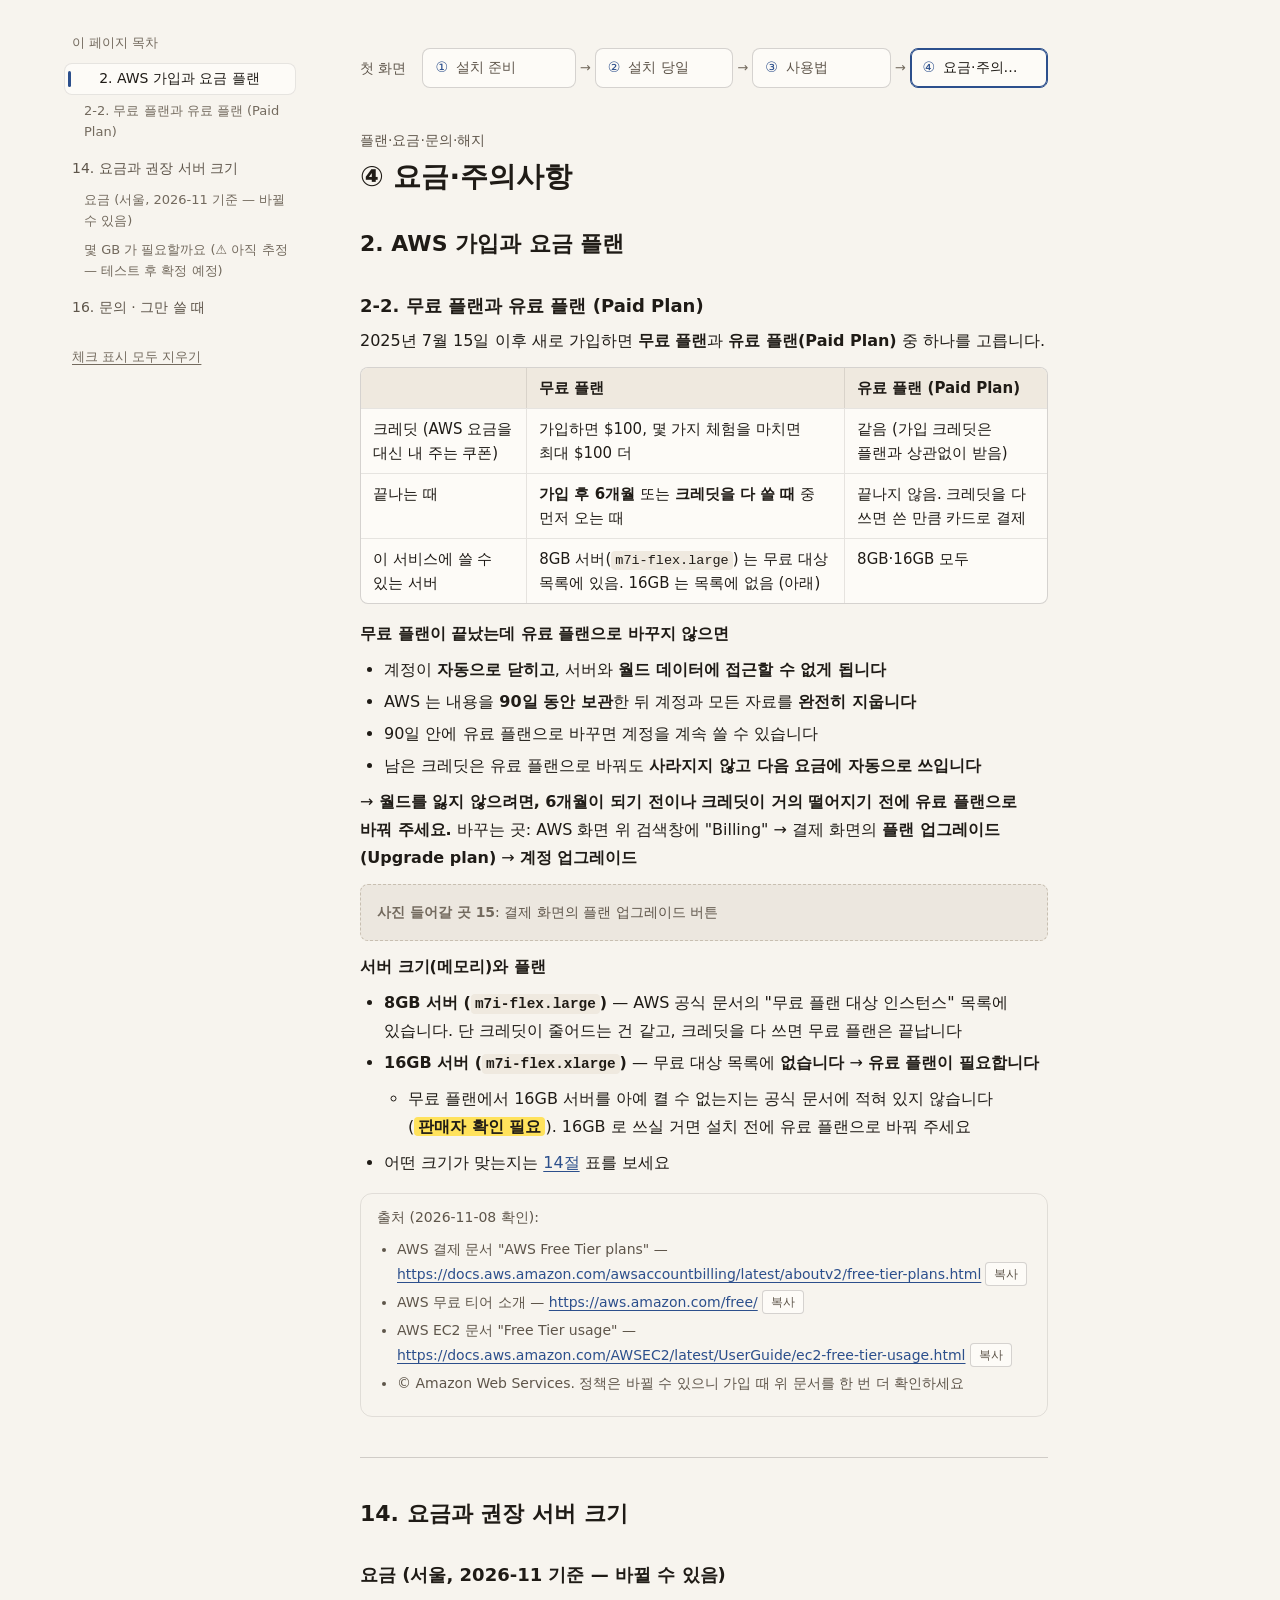
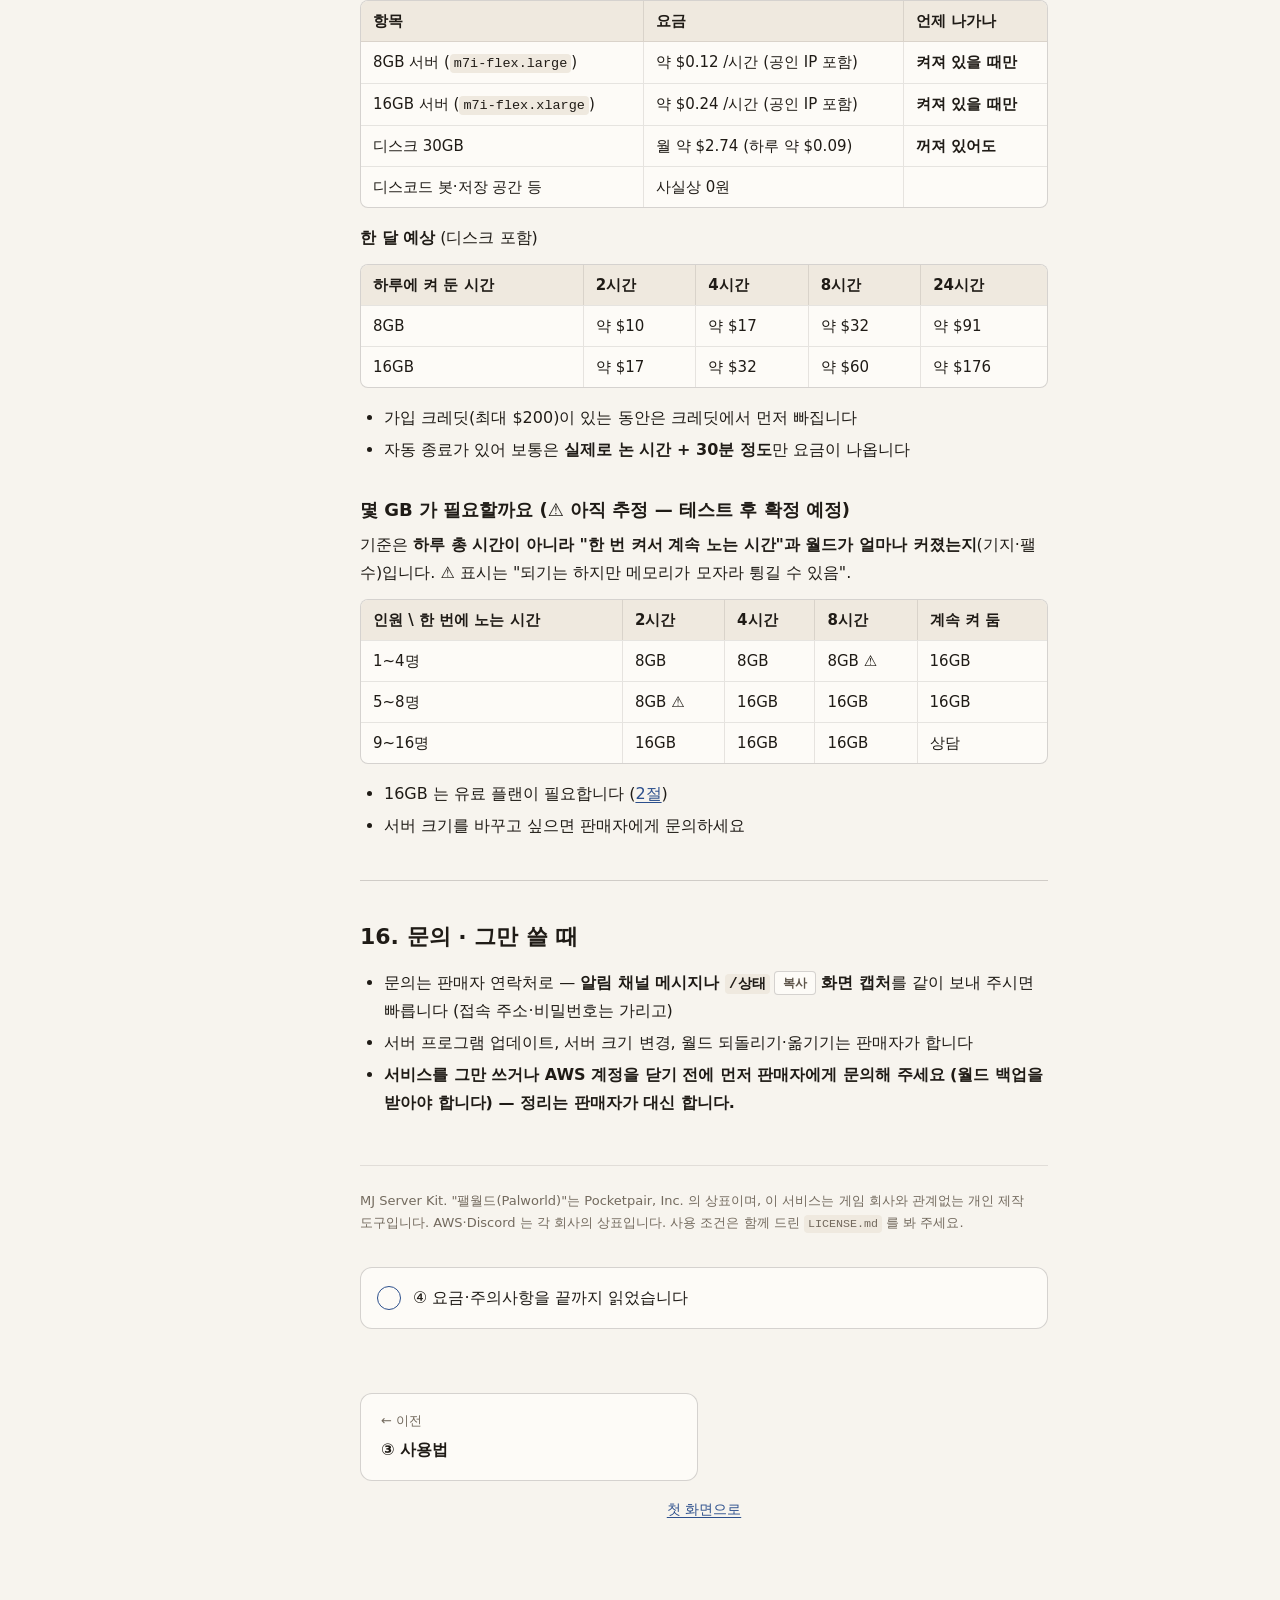
==== info.html @ c94febfd "가이드 갱신 (원본 gameserver-kit 3a461b51a20f) 원본 커밋: 3a461b51a20f84a5e300d95a1a1814ea7d6ef9e3" ====
<!doctype html>
<html lang="ko">
<head>
<meta charset="utf-8">
<meta name="viewport" content="width=device-width, initial-scale=1">
<meta name="color-scheme" content="light">
<meta name="robots" content="noindex">
<title>④ 요금·주의사항 — 디스코드로 켜고 끄는 내 게임 서버 — 사용 안내서 (초안)</title>
<link rel="stylesheet" href="assets/guide.css">
</head>
<body>
<div class="layout">
<details class="toc" id="toc" open data-ui><summary>이 페이지 목차</summary><nav aria-label="이 페이지 목차"><ol class="toc-list"><li data-toc="s2"><a href="#s2"><span class="toc-name">2. AWS 가입과 요금 플랜</span><span class="toc-progress" data-progress="s2"></span></a><ol class="toc-sub"><li><a href="#s2-2">2-2. 무료 플랜과 유료 플랜 (Paid Plan)</a></li></ol></li><li data-toc="s14"><a href="#s14"><span class="toc-name">14. 요금과 권장 서버 크기</span><span class="toc-progress" data-progress="s14"></span></a><ol class="toc-sub"><li><a href="#s14-a">요금 (서울, 2026-11 기준 — 바뀔 수 있음)</a></li><li><a href="#s14-b">몇 GB 가 필요할까요 (⚠️ 아직 추정 — 테스트 후 확정 예정)</a></li></ol></li><li data-toc="s16"><a href="#s16"><span class="toc-name">16. 문의 · 그만 쓸 때</span><span class="toc-progress" data-progress="s16"></span></a></li></ol><button class="reset" type="button" data-reset>체크 표시 모두 지우기</button></nav></details>
<main>
<nav class="stepper" aria-label="진행 단계" data-ui><a class="home" href="index.html">첫 화면</a><ol><li><a href="setup.html" data-steps="s2-1-1,s2-1-2,s2-1-3,s2-1-4,s3-1,s3-2,s3-3,s4-1-1,s4-1-2,s4-2-1,s4-2-2,s4-2-3,s5-1,s5-2,s5-3,s5-4,s6-1,s6-2,s6-3,s6-4,s7-1,s7-2,s7-3,s7-4"><span class="st-no">①</span><span class="st-name">설치 준비</span><span class="page-progress"></span></a></li><li><a href="install.html" data-steps="s8-1,s8-2,s8-3,s8-4,s8-5,s8-6,s9-1-1,s9-1-2,s9-2-1,s9-2-2,s9-2-3"><span class="st-no">②</span><span class="st-name">설치 당일</span><span class="page-progress"></span></a></li><li><a href="usage.html" data-steps="s10-1,s10-2,s10-3,s10-a-1,s10-a-2,s10-a-3"><span class="st-no">③</span><span class="st-name">사용법</span><span class="page-progress"></span></a></li><li><a href="info.html" aria-current="page" data-steps="info-read"><span class="st-no">④</span><span class="st-name">요금·주의사항</span><span class="page-progress"></span></a></li></ol></nav>
<header class="page-head" data-ui><p class="kicker">플랜·요금·문의·해지</p><h1>④ 요금·주의사항</h1></header>
<section id="s2" class="chapter" data-src="s2"><h2>2. AWS 가입과 요금 플랜</h2><div class="sub" id="s2-2" data-src="s2-2"><h3>2-2. 무료 플랜과 유료 플랜 (Paid Plan)</h3><p>2025년 7월 15일 이후 새로 가입하면 <strong>무료 플랜</strong>과 <strong>유료 플랜(Paid Plan)</strong> 중 하나를 고릅니다.</p><div class="table-wrap"><table><thead><tr><th scope="col"></th><th scope="col">무료 플랜</th><th scope="col">유료 플랜 (Paid Plan)</th></tr></thead><tbody><tr><td>크레딧 (AWS 요금을 대신 내 주는 쿠폰)</td><td>가입하면 $100, 몇 가지 체험을 마치면 최대 $100 더</td><td>같음 (가입 크레딧은 플랜과 상관없이 받음)</td></tr><tr><td>끝나는 때</td><td><strong>가입 후 6개월</strong> 또는 <strong>크레딧을 다 쓸 때</strong> 중 먼저 오는 때</td><td>끝나지 않음. 크레딧을 다 쓰면 쓴 만큼 카드로 결제</td></tr><tr><td>이 서비스에 쓸 수 있는 서버</td><td>8GB 서버(<code>m7i-flex.large</code>) 는 무료 대상 목록에 있음. 16GB 는 목록에 없음 (아래)</td><td>8GB·16GB 모두</td></tr></tbody></table></div><p><strong>무료 플랜이 끝났는데 유료 플랜으로 바꾸지 않으면</strong></p><ul><li>계정이 <strong>자동으로 닫히고</strong>, 서버와 <strong>월드 데이터에 접근할 수 없게 됩니다</strong></li><li>AWS 는 내용을 <strong>90일 동안 보관</strong>한 뒤 계정과 모든 자료를 <strong>완전히 지웁니다</strong></li><li>90일 안에 유료 플랜으로 바꾸면 계정을 계속 쓸 수 있습니다</li><li>남은 크레딧은 유료 플랜으로 바꿔도 <strong>사라지지 않고 다음 요금에 자동으로 쓰입니다</strong></li></ul><p>→ <strong>월드를 잃지 않으려면, 6개월이 되기 전이나 크레딧이 거의 떨어지기 전에 유료 플랜으로 바꿔 주세요.</strong> 바꾸는 곳: AWS 화면 위 검색창에 "Billing" → 결제 화면의 <strong>플랜 업그레이드(Upgrade plan)</strong> → <strong>계정 업그레이드</strong></p><figure class="photo"><span class="photo-label">사진 <span data-ui>들어갈 곳 </span>15</span>: 결제 화면의 플랜 업그레이드 버튼</figure><p><strong>서버 크기(메모리)와 플랜</strong></p><ul><li><strong>8GB 서버 (<code>m7i-flex.large</code>)</strong> — AWS 공식 문서의 "무료 플랜 대상 인스턴스" 목록에 있습니다. 단 크레딧이 줄어드는 건 같고, 크레딧을 다 쓰면 무료 플랜은 끝납니다</li><li><strong>16GB 서버 (<code>m7i-flex.xlarge</code>)</strong> — 무료 대상 목록에 <strong>없습니다</strong> → <strong>유료 플랜이 필요합니다</strong><ul><li>무료 플랜에서 16GB 서버를 아예 켤 수 없는지는 공식 문서에 적혀 있지 않습니다 (<strong><mark class="check">판매자 확인 필요</mark></strong>). 16GB 로 쓰실 거면 설치 전에 유료 플랜으로 바꿔 주세요</li></ul></li><li>어떤 크기가 맞는지는 <a class="xref" href="#s14">14절</a> 표를 보세요</li></ul><aside class="box box-source"><p>출처 (2026-11-08 확인):</p><ul><li>AWS 결제 문서 "AWS Free Tier plans" — <a href="https://docs.aws.amazon.com/awsaccountbilling/latest/aboutv2/free-tier-plans.html" rel="noopener noreferrer" target="_blank">https://docs.aws.amazon.com/awsaccountbilling/latest/aboutv2/free-tier-plans.html</a><button class="copy" type="button" data-copy="https://docs.aws.amazon.com/awsaccountbilling/latest/aboutv2/free-tier-plans.html" data-ui>복사</button></li><li>AWS 무료 티어 소개 — <a href="https://aws.amazon.com/free/" rel="noopener noreferrer" target="_blank">https://aws.amazon.com/free/</a><button class="copy" type="button" data-copy="https://aws.amazon.com/free/" data-ui>복사</button></li><li>AWS EC2 문서 "Free Tier usage" — <a href="https://docs.aws.amazon.com/AWSEC2/latest/UserGuide/ec2-free-tier-usage.html" rel="noopener noreferrer" target="_blank">https://docs.aws.amazon.com/AWSEC2/latest/UserGuide/ec2-free-tier-usage.html</a><button class="copy" type="button" data-copy="https://docs.aws.amazon.com/AWSEC2/latest/UserGuide/ec2-free-tier-usage.html" data-ui>복사</button></li><li>© Amazon Web Services. 정책은 바뀔 수 있으니 가입 때 위 문서를 한 번 더 확인하세요</li></ul></aside></div></section>
<section id="s14" class="chapter" data-src="s14"><h2>14. 요금과 권장 서버 크기</h2><div class="sub" id="s14-a" data-src="s14-a"><h3>요금 (서울, 2026-11 기준 — 바뀔 수 있음)</h3><div class="table-wrap"><table><thead><tr><th scope="col">항목</th><th scope="col">요금</th><th scope="col">언제 나가나</th></tr></thead><tbody><tr><td>8GB 서버 (<code>m7i-flex.large</code>)</td><td>약 $0.12 /시간 (공인 IP 포함)</td><td><strong>켜져 있을 때만</strong></td></tr><tr><td>16GB 서버 (<code>m7i-flex.xlarge</code>)</td><td>약 $0.24 /시간 (공인 IP 포함)</td><td><strong>켜져 있을 때만</strong></td></tr><tr><td>디스크 30GB</td><td>월 약 $2.74 (하루 약 $0.09)</td><td><strong>꺼져 있어도</strong></td></tr><tr><td>디스코드 봇·저장 공간 등</td><td>사실상 0원</td><td></td></tr></tbody></table></div><p><strong>한 달 예상</strong> (디스크 포함)</p><div class="table-wrap"><table><thead><tr><th scope="col">하루에 켜 둔 시간</th><th scope="col">2시간</th><th scope="col">4시간</th><th scope="col">8시간</th><th scope="col">24시간</th></tr></thead><tbody><tr><td>8GB</td><td>약 $10</td><td>약 $17</td><td>약 $32</td><td>약 $91</td></tr><tr><td>16GB</td><td>약 $17</td><td>약 $32</td><td>약 $60</td><td>약 $176</td></tr></tbody></table></div><ul><li>가입 크레딧(최대 $200)이 있는 동안은 크레딧에서 먼저 빠집니다</li><li>자동 종료가 있어 보통은 <strong>실제로 논 시간 + 30분 정도</strong>만 요금이 나옵니다</li></ul></div><div class="sub" id="s14-b" data-src="s14-b"><h3>몇 GB 가 필요할까요 (⚠️ 아직 추정 — 테스트 후 확정 예정)</h3><p>기준은 <strong>하루 총 시간이 아니라 "한 번 켜서 계속 노는 시간"과 월드가 얼마나 커졌는지</strong>(기지·팰 수)입니다. ⚠️ 표시는 "되기는 하지만 메모리가 모자라 튕길 수 있음".</p><div class="table-wrap"><table><thead><tr><th scope="col">인원 \ 한 번에 노는 시간</th><th scope="col">2시간</th><th scope="col">4시간</th><th scope="col">8시간</th><th scope="col">계속 켜 둠</th></tr></thead><tbody><tr><td>1~4명</td><td>8GB</td><td>8GB</td><td>8GB ⚠️</td><td>16GB</td></tr><tr><td>5~8명</td><td>8GB ⚠️</td><td>16GB</td><td>16GB</td><td>16GB</td></tr><tr><td>9~16명</td><td>16GB</td><td>16GB</td><td>16GB</td><td>상담</td></tr></tbody></table></div><ul><li>16GB 는 유료 플랜이 필요합니다 (<a class="xref" href="#s2-2">2절</a>)</li><li>서버 크기를 바꾸고 싶으면 판매자에게 문의하세요</li></ul></div></section>
<section id="s16" class="chapter" data-src="s16"><h2>16. 문의 · 그만 쓸 때</h2><ul><li>문의는 판매자 연락처로 — <strong>알림 채널 메시지나 <code>/상태</code><button class="copy" type="button" data-copy="/상태" data-ui>복사</button> 화면 캡처</strong>를 같이 보내 주시면 빠릅니다 (접속 주소·비밀번호는 가리고)</li><li>서버 프로그램 업데이트, 서버 크기 변경, 월드 되돌리기·옮기기는 판매자가 합니다</li><li><strong>서비스를 그만 쓰거나 AWS 계정을 닫기 전에 먼저 판매자에게 문의해 주세요 (월드 백업을 받아야 합니다) — 정리는 판매자가 대신 합니다.</strong></li></ul></section>
<footer class="legal" data-src="legal"><p>MJ Server Kit. "팰월드(Palworld)"는 Pocketpair, Inc. 의 상표이며, 이 서비스는 게임 회사와 관계없는 개인 제작 도구입니다. AWS·Discord 는 각 회사의 상표입니다. 사용 조건은 함께 드린 <code>LICENSE.md</code> 를 봐 주세요.</p></footer>
<div class="read-check" data-ui><input type="checkbox" class="step-check" id="c-info-read" data-step="info-read" aria-labelledby="t-info-read"><span id="t-info-read">④ 요금·주의사항을 끝까지 읽었습니다</span></div>
<nav class="pager" aria-label="이전·다음 페이지" data-ui><a class="prev" href="usage.html"><span class="pg-dir">← 이전</span><span class="pg-name">③ 사용법</span></a></nav><p class="home-link" data-ui><a href="index.html">첫 화면으로</a></p>
</main>
</div>
<script src="assets/guide.js"></script>
</body>
</html>
---- assets/guide.css ----
/* 디자인 다듬기: unslop (Damir Sokolovsky, https://github.com/heydamir/unslop, CC BY 4.0) 절차로 정리 */
:root {
  /* 종이 설명서 — 따뜻한 밝은 단계 하나 */
  --bg: #f7f4ee;
  --surface: #fdfbf7;
  --raised: #efe9df;
  --line: rgba(31, 27, 22, 0.10);
  --line-strong: rgba(31, 27, 22, 0.18);
  --text: #1f1b16;
  --text-2: #5e554a;
  --muted: #736a5e;
  /* 강조색 하나: 잉크 파랑 (흰 글자 대비 7:1 이상) */
  --accent: #2c4f8c;
  --accent-soft: #e6ebf3;
  /* 뜻이 있는 색만 */
  --warn-bg: #fbf0dc;
  --warn-line: #e3c48a;
  --secret-bg: #eaeef5;
  --secret-line: #b9c3d6;
  --highlight: #ffe25c;
  --photo-bg: #ece7df;
  --photo-line: #c8bfb1;
  --r-sm: 4px;
  --r-md: 8px;
  --r-lg: 12px;
  --ease: cubic-bezier(0.22, 1, 0.36, 1);
  --icon-check: url("data:image/svg+xml,%3Csvg xmlns='http://www.w3.org/2000/svg' viewBox='0 0 16 16' fill='none' stroke='black' stroke-width='2' stroke-linecap='round' stroke-linejoin='round'%3E%3Cpath d='M3.5 8.5l3 3 6-7'/%3E%3C/svg%3E");
  --icon-chevron: url("data:image/svg+xml,%3Csvg xmlns='http://www.w3.org/2000/svg' viewBox='0 0 16 16' fill='none' stroke='black' stroke-width='1.5' stroke-linecap='round' stroke-linejoin='round'%3E%3Cpath d='M4 6l4 4 4-4'/%3E%3C/svg%3E");
  --icon-lock: url("data:image/svg+xml,%3Csvg xmlns='http://www.w3.org/2000/svg' viewBox='0 0 16 16' fill='none' stroke='black' stroke-width='1.5' stroke-linecap='round' stroke-linejoin='round'%3E%3Crect x='3' y='7' width='10' height='7' rx='1.5'/%3E%3Cpath d='M5.5 7V5a2.5 2.5 0 0 1 5 0v2'/%3E%3C/svg%3E");
}
* { box-sizing: border-box; }
html { scroll-padding-top: 24px; }
@media (prefers-reduced-motion: no-preference) { html { scroll-behavior: smooth; } }
body {
  margin: 0;
  background: var(--bg);
  color: var(--text);
  font-family: "Pretendard", "Apple SD Gothic Neo", "Malgun Gothic", "Noto Sans KR", system-ui, -apple-system, "Segoe UI", sans-serif;
  font-size: 16px;
  line-height: 1.75;
  word-break: keep-all;
  overflow-wrap: anywhere;
  font-variant-numeric: tabular-nums;
}
:focus-visible { outline: 2px solid var(--accent); outline-offset: 2px; border-radius: var(--r-sm); }

/* 배치: 왼쪽 목차 + 읽기 폭을 맞춘 본문 */
.layout { display: flex; max-width: 1200px; margin: 0 auto; }
.toc {
  position: sticky; top: 0; align-self: flex-start;
  width: 272px; flex: none; height: 100vh; overflow-y: auto;
  padding: 32px 16px 24px 24px;
}
.toc summary {
  font-size: 13px; color: var(--muted); cursor: default; list-style: none; pointer-events: none;
  padding: 0 8px 8px;
}
.toc summary::-webkit-details-marker { display: none; }
.toc-list, .toc-sub { list-style: none; margin: 0; padding: 0; }
.toc-list > li { margin: 0 0 2px; }
.toc-list > li > a {
  display: flex; align-items: center; justify-content: space-between; gap: 8px;
  min-height: 32px; padding: 4px 8px; border-radius: var(--r-md);
  color: var(--text-2); text-decoration: none; font-size: 14px; line-height: 1.5;
  transition: background-color 150ms var(--ease), color 150ms var(--ease);
}
.toc-list > li > a:hover { background: var(--raised); color: var(--text); }
.toc-list > li.active > a { background: var(--surface); color: var(--text); box-shadow: inset 0 0 0 1px var(--line); font-weight: 500; }
.toc-list > li.active > a::before {
  content: ""; width: 3px; align-self: stretch; margin: 4px 0 4px -4px; border-radius: 2px; background: var(--accent); flex: none;
}
.toc-sub { margin: 0 0 8px; }
.toc-sub a {
  display: block; padding: 2px 8px 2px 20px; font-size: 13px; line-height: 1.6;
  color: var(--muted); text-decoration: none; border-radius: var(--r-sm);
}
.toc-sub a:hover { color: var(--text); }
.toc-progress {
  font-family: ui-monospace, "Cascadia Mono", Consolas, "D2Coding", monospace;
  font-size: 12px; color: var(--muted); white-space: nowrap; display: inline-flex; align-items: center; gap: 4px;
}
.toc-progress.done { color: var(--accent); }
.toc-progress.done::before {
  content: ""; width: 12px; height: 12px; background: currentColor;
  -webkit-mask: var(--icon-check) center/contain no-repeat; mask: var(--icon-check) center/contain no-repeat;
}
.reset {
  margin: 16px 8px 0; font: inherit; font-size: 13px; color: var(--muted);
  background: none; border: 0; padding: 4px 0; cursor: pointer; text-decoration: underline; text-underline-offset: 3px;
}
.reset:hover { color: var(--text); }

main { flex: 1; min-width: 0; max-width: 784px; padding: 48px 48px 96px; }

/* 글자: 크기와 색으로 위계, 굵기는 600 까지 */
h1 { font-size: 28px; line-height: 1.4; font-weight: 600; margin: 0 0 24px; }
h2 { font-size: 22px; line-height: 1.45; font-weight: 600; margin: 0 0 16px; }
h3 { font-size: 18px; line-height: 1.5; font-weight: 600; margin: 32px 0 8px; }
strong { font-weight: 600; }
p { margin: 8px 0; }
ul, ol { padding-left: 24px; margin: 8px 0; }
li { margin: 4px 0; }
a { color: var(--accent); text-underline-offset: 3px; }
code {
  font-family: ui-monospace, "Cascadia Mono", Consolas, "D2Coding", monospace;
  font-size: 0.9em; background: var(--raised); padding: 2px 4px; border-radius: var(--r-sm);
}

/* 절: 카드 대신 여백과 가는 선으로 구분 */
.intro { margin-bottom: 48px; }
.chapter { padding-top: 40px; margin-top: 40px; border-top: 1px solid var(--line-strong); }
.intro + .chapter { margin-top: 0; }

/* 판매자 확인 필요 — 형광펜 */
mark.check { background: var(--highlight); color: var(--text); padding: 0 4px; border-radius: var(--r-sm); font-weight: 600; }
.seller-note {
  display: inline-block; margin-top: 4px; font-size: 13px; line-height: 1.6; color: #5c4a00;
  background: #fff6c4; border: 1px dashed #d4b23a; border-radius: var(--r-sm); padding: 0 8px;
}

/* 복사 버튼 */
.copy {
  margin-left: 4px; font: inherit; font-size: 12px; line-height: 20px; height: 24px;
  padding: 1px 8px; border: 1px solid var(--line-strong); border-radius: var(--r-sm);
  background: var(--surface); color: var(--text-2); cursor: pointer; vertical-align: 1px;
  transition: background-color 150ms var(--ease), color 150ms var(--ease), border-color 150ms var(--ease);
}
.copy:hover { border-color: var(--accent); color: var(--accent); }
.copy:active { transform: scale(0.97); }
.copy.copied { background: var(--accent); border-color: var(--accent); color: #fff; }

/* 안내 상자: 뜻마다 바탕 하나 + 가는 테두리 */
.box { border-radius: var(--r-lg); padding: 12px 16px; margin: 16px 0; border: 1px solid var(--line); }
.box p:first-child { margin-top: 0; } .box p:last-child { margin-bottom: 0; }
.box-warn { background: var(--warn-bg); border-color: var(--warn-line); }
.box-note { background: var(--raised); }
.box-source { background: transparent; font-size: 14px; line-height: 1.7; color: var(--text-2); }
.box-source ul { padding-left: 20px; }
li.warn {
  list-style: none; margin: 8px 0 8px -24px; padding: 8px 12px;
  background: var(--warn-bg); border: 1px solid var(--warn-line); border-radius: var(--r-md);
}
li.secret {
  list-style: none; position: relative; margin: 8px 0 8px -24px; padding: 8px 12px 8px 40px;
  background: var(--secret-bg); border: 1px solid var(--secret-line); border-radius: var(--r-md);
}
li.secret::before, td.secret-cell::before {
  content: ""; position: absolute; left: 14px; top: 14px; width: 16px; height: 16px; background: var(--accent);
  -webkit-mask: var(--icon-lock) center/contain no-repeat; mask: var(--icon-lock) center/contain no-repeat;
}
td.secret-cell { background: var(--secret-bg); position: relative; padding-left: 36px; }
td.secret-cell::before { left: 12px; top: 12px; }

/* 사진 자리 */
.photo {
  margin: 12px 0; padding: 16px; background: var(--photo-bg); color: var(--text-2);
  border: 1px dashed var(--photo-line); border-radius: var(--r-md); font-size: 14px; line-height: 1.6;
}
.photo-label { font-weight: 600; color: var(--muted); }
.photo.has-img { padding: 8px; background: var(--surface); border-style: solid; }
.photo-link { display: block; }
.photo img { display: block; max-width: 100%; height: auto; border-radius: var(--r-md); }
.photo figcaption { margin: 8px 4px 0; }

/* 표 */
.table-wrap { overflow-x: auto; margin: 12px 0 16px; border: 1px solid var(--line-strong); border-radius: var(--r-md); background: var(--surface); }
table { border-collapse: collapse; width: 100%; font-size: 15px; line-height: 1.6; }
th, td { border-bottom: 1px solid var(--line); padding: 8px 12px; text-align: left; vertical-align: top; }
th + th, td + td { border-left: 1px solid var(--line); }
tbody tr:last-child td { border-bottom: 0; }
th { background: var(--raised); font-weight: 600; color: var(--text); }

/* 단계 체크: 번호 동그라미가 끝내면 체크로 바뀜 (이 안내서의 표시) */
ol.steps, ul.steps { list-style: none; padding-left: 0; counter-reset: step; }
ol.steps > li.step { counter-increment: step; }
li.step {
  position: relative; display: flex; flex-wrap: wrap; gap: 0 12px; align-items: flex-start;
  margin: 4px 0; padding: 8px 12px 8px 8px; border-radius: var(--r-md);
  transition: background-color 150ms var(--ease);
}
li.step + li.step { margin-top: 4px; }
li.step:hover { background: var(--surface); }
li.step > .step-check {
  appearance: none; -webkit-appearance: none; margin: 2px 0 0; flex: none;
  width: 24px; height: 24px; border-radius: 50%; cursor: pointer;
  border: 1.5px solid var(--accent); background: var(--surface);
  transition: background-color 150ms var(--ease), border-color 150ms var(--ease);
}
li.step > .step-check:hover { background: var(--accent-soft); }
li.step > .step-check:checked { background: var(--accent); }
li.step > .step-check:checked::after {
  content: ""; display: block; width: 100%; height: 100%; background: #fff;
  -webkit-mask: var(--icon-check) center/14px no-repeat; mask: var(--icon-check) center/14px no-repeat;
}
ol.steps > li.step::before {
  content: counter(step); position: absolute; left: 8px; top: 10px; width: 24px; height: 24px;
  display: flex; align-items: center; justify-content: center; pointer-events: none;
  font-size: 13px; font-weight: 600; line-height: 1; color: var(--accent);
}
ol.steps > li.step.done::before { content: ""; }
li.step > .step-text { flex: 1; min-width: 0; }
li.step > :not(.step-check):not(.step-text) { flex-basis: 100%; margin-left: 36px; }
li.step.done > .step-text { color: var(--text-2); }

.legal { margin-top: 48px; padding-top: 16px; border-top: 1px solid var(--line); font-size: 13px; line-height: 1.7; color: var(--muted); }

/* 휴대폰: 목차는 위쪽 접는 메뉴 */
@media (max-width: 860px) {
  .layout { display: block; }
  .toc {
    position: sticky; top: 0; z-index: 10; width: auto; height: auto; max-height: 100vh;
    padding: 0 16px; background: var(--bg); border-bottom: 1px solid var(--line-strong);
  }
  .toc[open] { padding-bottom: 16px; box-shadow: 0 8px 24px rgba(0, 0, 0, 0.06); }
  .toc summary {
    display: flex; align-items: center; justify-content: space-between;
    min-height: 48px; padding: 0; font-size: 15px; font-weight: 500; color: var(--text); cursor: pointer; pointer-events: auto;
  }
  .toc summary::after {
    content: ""; width: 16px; height: 16px; background: var(--text-2);
    -webkit-mask: var(--icon-chevron) center/contain no-repeat; mask: var(--icon-chevron) center/contain no-repeat;
    transition: transform 180ms var(--ease);
  }
  .toc[open] summary::after { transform: rotate(180deg); }
  .toc-list > li > a { min-height: 40px; }
  main { max-width: none; padding: 24px 16px 64px; }
  h1 { font-size: 24px; }
  h2 { font-size: 20px; }
  h3 { font-size: 17px; }
  .chapter { padding-top: 32px; margin-top: 32px; }
  li.warn, li.secret { margin-left: -20px; }
  html { scroll-padding-top: 64px; }
}

/* 인쇄 */
@media print {
  body { background: #fff; font-size: 11pt; line-height: 1.6; }
  .toc, .copy, .reset { display: none !important; }
  .layout { display: block; }
  main { max-width: none; padding: 0; }
  .chapter { margin-top: 16pt; padding-top: 12pt; }
  h2, h3 { break-after: avoid; }
  .box, .photo, li.step, tr, li.secret, li.warn { break-inside: avoid; }
  .table-wrap { overflow: visible; }
  .photo img { max-height: 18cm; width: auto; }
  mark.check, .seller-note, .box, li.secret, li.warn, .photo, th, td.secret-cell, li.step > .step-check, code {
    -webkit-print-color-adjust: exact; print-color-adjust: exact;
  }
}

/* ---- 여러 페이지용 추가 (같은 단계·색·모서리 값만 사용) ---- */
.layout.single { display: block; }
.layout.single main { margin: 0 auto; }

/* ①→②→③→④ 진행 표시 */
.stepper { display: flex; align-items: center; gap: 16px; margin: 0 0 40px; }
.stepper .home { flex: none; font-size: 14px; color: var(--text-2); text-decoration: none; padding: 4px 0; }
.stepper .home:hover, .stepper .home[aria-current] { color: var(--text); text-decoration: underline; text-underline-offset: 3px; }
.stepper ol { flex: 1; display: flex; gap: 4px; list-style: none; margin: 0; padding: 0; }
.stepper li { flex: 1; display: flex; align-items: center; gap: 4px; margin: 0; min-width: 0; }
.stepper li + li::before { content: "→"; flex: none; color: var(--muted); font-size: 13px; }
.stepper li a {
  flex: 1; min-width: 0; display: flex; align-items: center; gap: 8px; min-height: 40px;
  padding: 4px 12px; border: 1px solid var(--line-strong); border-radius: var(--r-md);
  background: var(--surface); color: var(--text-2); text-decoration: none; font-size: 14px; line-height: 1.4;
  transition: border-color 150ms var(--ease), color 150ms var(--ease);
}
.stepper li a:hover { border-color: var(--accent); color: var(--text); }
.stepper li a[aria-current] { border-color: var(--accent); box-shadow: inset 0 0 0 1px var(--accent); color: var(--text); font-weight: 500; }
.stepper .st-no { flex: none; color: var(--accent); }
.stepper .st-name { min-width: 0; overflow: hidden; text-overflow: ellipsis; white-space: nowrap; }
.page-progress { margin-left: auto; flex: none; font-family: ui-monospace, "Cascadia Mono", Consolas, "D2Coding", monospace; font-size: 12px; color: var(--muted); }

.page-head { margin: 0 0 32px; }
.page-head .kicker { margin: 0 0 4px; font-size: 14px; color: var(--text-2); }
.page-head h1 { margin: 0; }
.page-head + .chapter, .page-head + .memo { margin-top: 0; padding-top: 0; border-top: 0; }

/* 첫 화면: 3줄 흐름 + 페이지 버튼 4개 */
.flow {
  list-style: none; margin: 24px 0; padding: 16px 20px;
  background: var(--surface); border: 1px solid var(--line-strong); border-radius: var(--r-lg);
}
.flow li { margin: 4px 0; }
.page-cards { display: grid; grid-template-columns: 1fr 1fr; gap: 12px; margin: 24px 0 8px; }
.page-card {
  display: flex; align-items: center; gap: 16px; min-height: 88px; padding: 16px 20px;
  background: var(--surface); border: 1px solid var(--line-strong); border-radius: var(--r-lg);
  color: var(--text); text-decoration: none;
  transition: border-color 150ms var(--ease), background-color 150ms var(--ease);
}
.page-card:hover { border-color: var(--accent); background: #fff; }
.page-card:active { transform: scale(0.98); }
.card-no { flex: none; width: 32px; font-size: 28px; line-height: 1; color: var(--accent); }
.card-body { display: flex; flex-direction: column; min-width: 0; }
.card-title { font-size: 18px; font-weight: 600; line-height: 1.4; }
.card-sub { font-size: 14px; line-height: 1.5; color: var(--text-2); }
.page-card .page-progress { font-size: 14px; }
.layout.single .reset { margin: 0 0 40px; }

/* 다른 페이지에 있는 소절 안내 */
.xref-note { margin: 16px 0; padding: 8px 12px; font-size: 14px; color: var(--text-2); background: var(--raised); border-radius: var(--r-md); }

/* 할 일 한 줄 + 긴 설명은 접기 */
details.more { margin-top: 4px; }
details.more > summary {
  display: inline-flex; align-items: center; gap: 4px; min-height: 32px; padding: 0 8px 0 4px; margin-left: -4px;
  list-style: none; cursor: pointer; font-size: 14px; color: var(--accent); border-radius: var(--r-sm);
}
details.more > summary::-webkit-details-marker { display: none; }
details.more > summary::before {
  content: ""; width: 16px; height: 16px; background: currentColor; transform: rotate(-90deg);
  -webkit-mask: var(--icon-chevron) center/contain no-repeat; mask: var(--icon-chevron) center/contain no-repeat;
  transition: transform 180ms var(--ease);
}
details.more[open] > summary::before { transform: none; }
details.more > summary:hover { background: var(--accent-soft); }
details.more > :not(summary) { margin-top: 4px; }

/* ④ 끝까지 읽음 표시 */
.read-check {
  display: flex; align-items: center; gap: 12px; margin: 32px 0 0; padding: 16px;
  background: var(--surface); border: 1px solid var(--line-strong); border-radius: var(--r-lg);
}
.read-check > .step-check {
  appearance: none; -webkit-appearance: none; margin: 0; flex: none; width: 24px; height: 24px; border-radius: 50%;
  border: 1.5px solid var(--accent); background: var(--surface); cursor: pointer;
}
.read-check > .step-check:checked { background: var(--accent); }
.read-check > .step-check:checked::after {
  content: ""; display: block; width: 100%; height: 100%; background: #fff;
  -webkit-mask: var(--icon-check) center/14px no-repeat; mask: var(--icon-check) center/14px no-repeat;
}

/* ← 이전 / 다음 → */
.pager { display: grid; grid-template-columns: 1fr 1fr; gap: 12px; margin: 64px 0 0; }
.pager a {
  display: flex; flex-direction: column; gap: 4px; padding: 16px 20px;
  background: var(--surface); border: 1px solid var(--line-strong); border-radius: var(--r-lg);
  text-decoration: none; transition: border-color 150ms var(--ease);
}
.pager a:hover { border-color: var(--accent); }
.pager .next { grid-column: 2; text-align: right; }
.pg-dir { font-size: 13px; color: var(--muted); }
.pg-name { font-size: 16px; font-weight: 600; color: var(--text); }
.home-link { margin: 16px 0 0; text-align: center; font-size: 14px; }

@media (max-width: 860px) {
  .stepper { flex-direction: column; align-items: stretch; gap: 8px; margin-bottom: 32px; }
  .stepper li + li::before { display: none; }
  .stepper li a { flex-direction: column; align-items: flex-start; gap: 0; padding: 4px 8px; font-size: 13px; }
  .stepper .page-progress { margin-left: 0; }
  .page-cards { grid-template-columns: 1fr; }
  .pager { gap: 8px; }
  .pager a { padding: 12px 16px; }
  .pg-name { font-size: 15px; }
}
@media print {
  .stepper, .pager, .home-link, .read-check, .page-cards .page-progress, details.more > summary { display: none !important; }
  .page-card { min-height: 0; break-inside: avoid; }
  .flow { -webkit-print-color-adjust: exact; print-color-adjust: exact; }
}
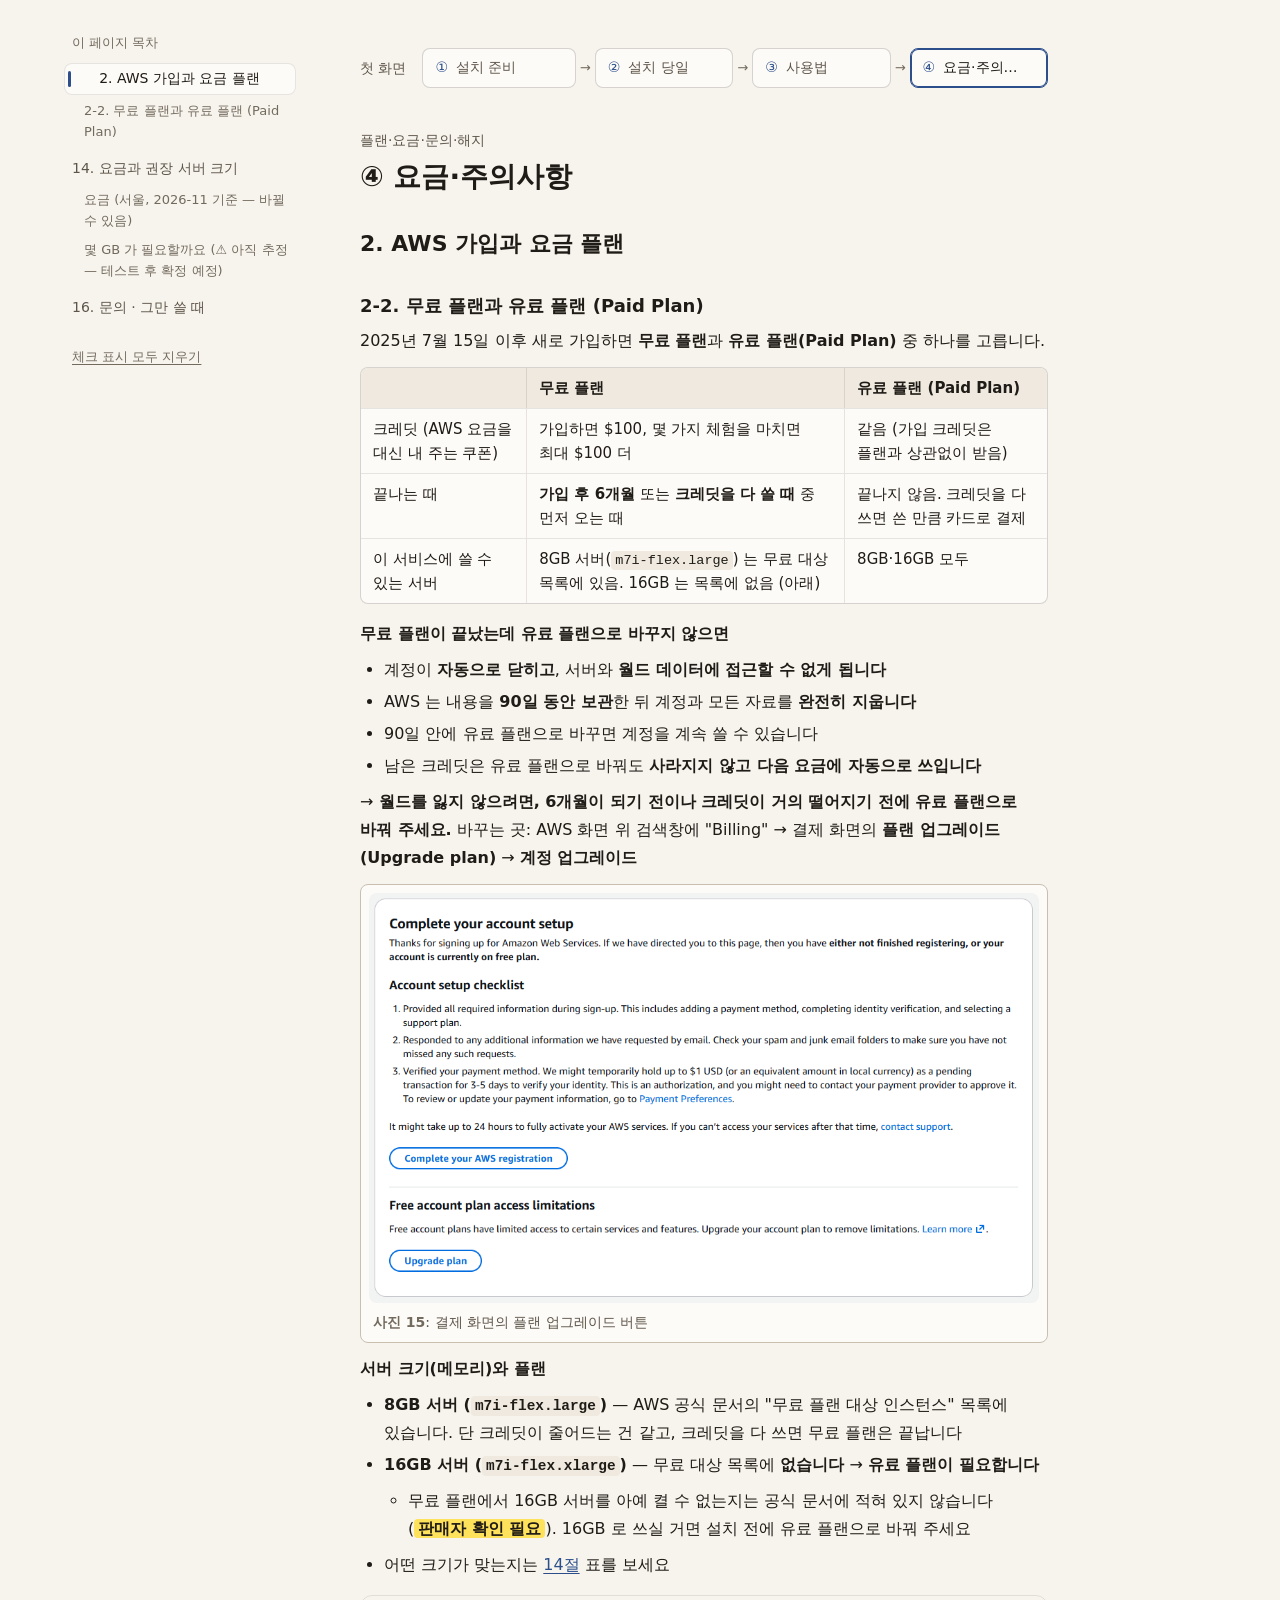
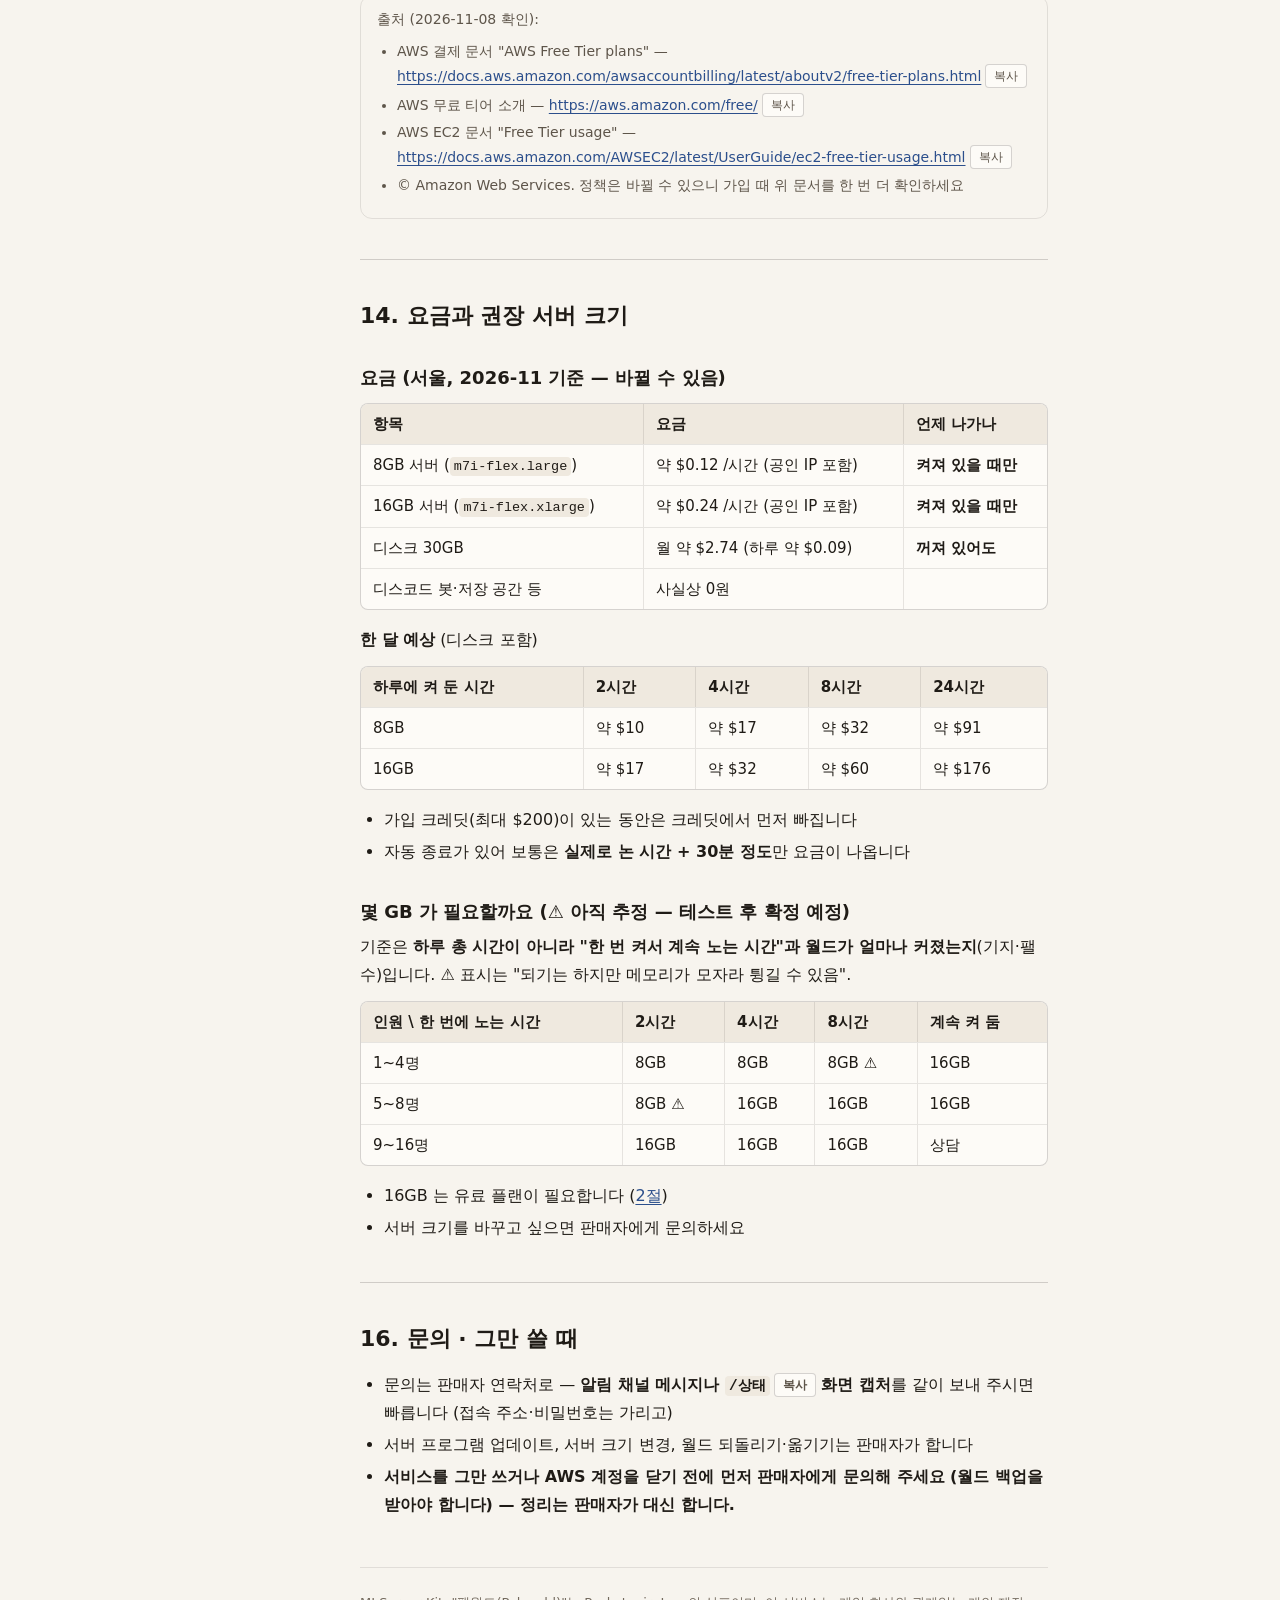
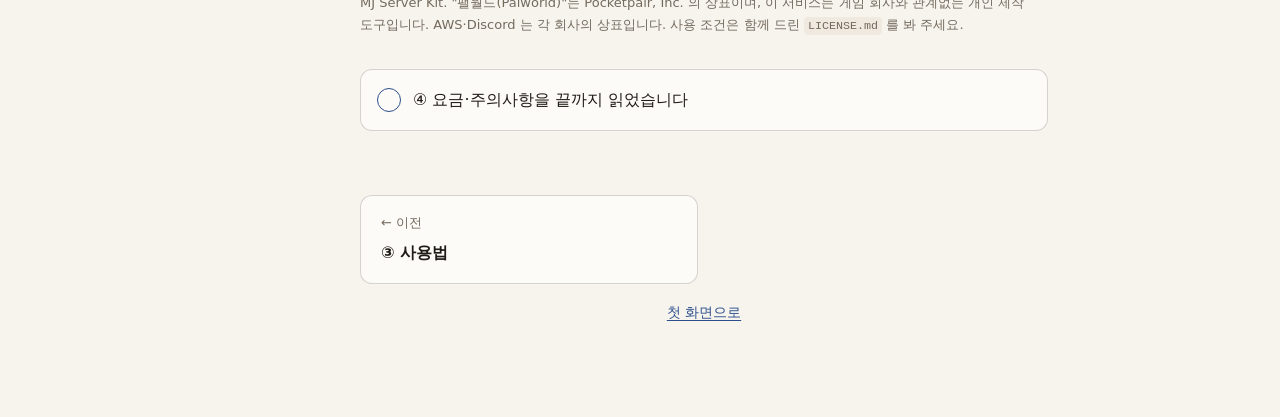
==== commit 8a9bb0cb: "가이드 갱신 (원본 gameserver-kit 884bcd4a39bd) 원본 커밋: 884bcd4a39bd71d1bd793af7abb7adbe8821e340" ====
--- a/info.html
+++ b/info.html
@@ -14,7 +14,7 @@
 <main>
 <nav class="stepper" aria-label="진행 단계" data-ui><a class="home" href="index.html">첫 화면</a><ol><li><a href="setup.html" data-steps="s2-1-1,s2-1-2,s2-1-3,s2-1-4,s3-1,s3-2,s3-3,s4-1-1,s4-1-2,s4-2-1,s4-2-2,s4-2-3,s5-1,s5-2,s5-3,s5-4,s6-1,s6-2,s6-3,s6-4,s7-1,s7-2,s7-3,s7-4"><span class="st-no">①</span><span class="st-name">설치 준비</span><span class="page-progress"></span></a></li><li><a href="install.html" data-steps="s8-1,s8-2,s8-3,s8-4,s8-5,s8-6,s9-1-1,s9-1-2,s9-2-1,s9-2-2,s9-2-3"><span class="st-no">②</span><span class="st-name">설치 당일</span><span class="page-progress"></span></a></li><li><a href="usage.html" data-steps="s10-1,s10-2,s10-3,s10-a-1,s10-a-2,s10-a-3"><span class="st-no">③</span><span class="st-name">사용법</span><span class="page-progress"></span></a></li><li><a href="info.html" aria-current="page" data-steps="info-read"><span class="st-no">④</span><span class="st-name">요금·주의사항</span><span class="page-progress"></span></a></li></ol></nav>
 <header class="page-head" data-ui><p class="kicker">플랜·요금·문의·해지</p><h1>④ 요금·주의사항</h1></header>
-<section id="s2" class="chapter" data-src="s2"><h2>2. AWS 가입과 요금 플랜</h2><div class="sub" id="s2-2" data-src="s2-2"><h3>2-2. 무료 플랜과 유료 플랜 (Paid Plan)</h3><p>2025년 7월 15일 이후 새로 가입하면 <strong>무료 플랜</strong>과 <strong>유료 플랜(Paid Plan)</strong> 중 하나를 고릅니다.</p><div class="table-wrap"><table><thead><tr><th scope="col"></th><th scope="col">무료 플랜</th><th scope="col">유료 플랜 (Paid Plan)</th></tr></thead><tbody><tr><td>크레딧 (AWS 요금을 대신 내 주는 쿠폰)</td><td>가입하면 $100, 몇 가지 체험을 마치면 최대 $100 더</td><td>같음 (가입 크레딧은 플랜과 상관없이 받음)</td></tr><tr><td>끝나는 때</td><td><strong>가입 후 6개월</strong> 또는 <strong>크레딧을 다 쓸 때</strong> 중 먼저 오는 때</td><td>끝나지 않음. 크레딧을 다 쓰면 쓴 만큼 카드로 결제</td></tr><tr><td>이 서비스에 쓸 수 있는 서버</td><td>8GB 서버(<code>m7i-flex.large</code>) 는 무료 대상 목록에 있음. 16GB 는 목록에 없음 (아래)</td><td>8GB·16GB 모두</td></tr></tbody></table></div><p><strong>무료 플랜이 끝났는데 유료 플랜으로 바꾸지 않으면</strong></p><ul><li>계정이 <strong>자동으로 닫히고</strong>, 서버와 <strong>월드 데이터에 접근할 수 없게 됩니다</strong></li><li>AWS 는 내용을 <strong>90일 동안 보관</strong>한 뒤 계정과 모든 자료를 <strong>완전히 지웁니다</strong></li><li>90일 안에 유료 플랜으로 바꾸면 계정을 계속 쓸 수 있습니다</li><li>남은 크레딧은 유료 플랜으로 바꿔도 <strong>사라지지 않고 다음 요금에 자동으로 쓰입니다</strong></li></ul><p>→ <strong>월드를 잃지 않으려면, 6개월이 되기 전이나 크레딧이 거의 떨어지기 전에 유료 플랜으로 바꿔 주세요.</strong> 바꾸는 곳: AWS 화면 위 검색창에 "Billing" → 결제 화면의 <strong>플랜 업그레이드(Upgrade plan)</strong> → <strong>계정 업그레이드</strong></p><figure class="photo"><span class="photo-label">사진 <span data-ui>들어갈 곳 </span>15</span>: 결제 화면의 플랜 업그레이드 버튼</figure><p><strong>서버 크기(메모리)와 플랜</strong></p><ul><li><strong>8GB 서버 (<code>m7i-flex.large</code>)</strong> — AWS 공식 문서의 "무료 플랜 대상 인스턴스" 목록에 있습니다. 단 크레딧이 줄어드는 건 같고, 크레딧을 다 쓰면 무료 플랜은 끝납니다</li><li><strong>16GB 서버 (<code>m7i-flex.xlarge</code>)</strong> — 무료 대상 목록에 <strong>없습니다</strong> → <strong>유료 플랜이 필요합니다</strong><ul><li>무료 플랜에서 16GB 서버를 아예 켤 수 없는지는 공식 문서에 적혀 있지 않습니다 (<strong><mark class="check">판매자 확인 필요</mark></strong>). 16GB 로 쓰실 거면 설치 전에 유료 플랜으로 바꿔 주세요</li></ul></li><li>어떤 크기가 맞는지는 <a class="xref" href="#s14">14절</a> 표를 보세요</li></ul><aside class="box box-source"><p>출처 (2026-11-08 확인):</p><ul><li>AWS 결제 문서 "AWS Free Tier plans" — <a href="https://docs.aws.amazon.com/awsaccountbilling/latest/aboutv2/free-tier-plans.html" rel="noopener noreferrer" target="_blank">https://docs.aws.amazon.com/awsaccountbilling/latest/aboutv2/free-tier-plans.html</a><button class="copy" type="button" data-copy="https://docs.aws.amazon.com/awsaccountbilling/latest/aboutv2/free-tier-plans.html" data-ui>복사</button></li><li>AWS 무료 티어 소개 — <a href="https://aws.amazon.com/free/" rel="noopener noreferrer" target="_blank">https://aws.amazon.com/free/</a><button class="copy" type="button" data-copy="https://aws.amazon.com/free/" data-ui>복사</button></li><li>AWS EC2 문서 "Free Tier usage" — <a href="https://docs.aws.amazon.com/AWSEC2/latest/UserGuide/ec2-free-tier-usage.html" rel="noopener noreferrer" target="_blank">https://docs.aws.amazon.com/AWSEC2/latest/UserGuide/ec2-free-tier-usage.html</a><button class="copy" type="button" data-copy="https://docs.aws.amazon.com/AWSEC2/latest/UserGuide/ec2-free-tier-usage.html" data-ui>복사</button></li><li>© Amazon Web Services. 정책은 바뀔 수 있으니 가입 때 위 문서를 한 번 더 확인하세요</li></ul></aside></div></section>
+<section id="s2" class="chapter" data-src="s2"><h2>2. AWS 가입과 요금 플랜</h2><div class="sub" id="s2-2" data-src="s2-2"><h3>2-2. 무료 플랜과 유료 플랜 (Paid Plan)</h3><p>2025년 7월 15일 이후 새로 가입하면 <strong>무료 플랜</strong>과 <strong>유료 플랜(Paid Plan)</strong> 중 하나를 고릅니다.</p><div class="table-wrap"><table><thead><tr><th scope="col"></th><th scope="col">무료 플랜</th><th scope="col">유료 플랜 (Paid Plan)</th></tr></thead><tbody><tr><td>크레딧 (AWS 요금을 대신 내 주는 쿠폰)</td><td>가입하면 $100, 몇 가지 체험을 마치면 최대 $100 더</td><td>같음 (가입 크레딧은 플랜과 상관없이 받음)</td></tr><tr><td>끝나는 때</td><td><strong>가입 후 6개월</strong> 또는 <strong>크레딧을 다 쓸 때</strong> 중 먼저 오는 때</td><td>끝나지 않음. 크레딧을 다 쓰면 쓴 만큼 카드로 결제</td></tr><tr><td>이 서비스에 쓸 수 있는 서버</td><td>8GB 서버(<code>m7i-flex.large</code>) 는 무료 대상 목록에 있음. 16GB 는 목록에 없음 (아래)</td><td>8GB·16GB 모두</td></tr></tbody></table></div><p><strong>무료 플랜이 끝났는데 유료 플랜으로 바꾸지 않으면</strong></p><ul><li>계정이 <strong>자동으로 닫히고</strong>, 서버와 <strong>월드 데이터에 접근할 수 없게 됩니다</strong></li><li>AWS 는 내용을 <strong>90일 동안 보관</strong>한 뒤 계정과 모든 자료를 <strong>완전히 지웁니다</strong></li><li>90일 안에 유료 플랜으로 바꾸면 계정을 계속 쓸 수 있습니다</li><li>남은 크레딧은 유료 플랜으로 바꿔도 <strong>사라지지 않고 다음 요금에 자동으로 쓰입니다</strong></li></ul><p>→ <strong>월드를 잃지 않으려면, 6개월이 되기 전이나 크레딧이 거의 떨어지기 전에 유료 플랜으로 바꿔 주세요.</strong> 바꾸는 곳: AWS 화면 위 검색창에 "Billing" → 결제 화면의 <strong>플랜 업그레이드(Upgrade plan)</strong> → <strong>계정 업그레이드</strong></p><figure class="photo has-img"><a class="photo-link" href="photos/15.png" target="_blank" rel="noopener noreferrer"><img src="photos/15.png" alt="결제 화면의 플랜 업그레이드 버튼" loading="lazy"></a><figcaption><span class="photo-label">사진 15</span>: 결제 화면의 플랜 업그레이드 버튼</figcaption></figure><p><strong>서버 크기(메모리)와 플랜</strong></p><ul><li><strong>8GB 서버 (<code>m7i-flex.large</code>)</strong> — AWS 공식 문서의 "무료 플랜 대상 인스턴스" 목록에 있습니다. 단 크레딧이 줄어드는 건 같고, 크레딧을 다 쓰면 무료 플랜은 끝납니다</li><li><strong>16GB 서버 (<code>m7i-flex.xlarge</code>)</strong> — 무료 대상 목록에 <strong>없습니다</strong> → <strong>유료 플랜이 필요합니다</strong><ul><li>무료 플랜에서 16GB 서버를 아예 켤 수 없는지는 공식 문서에 적혀 있지 않습니다 (<strong><mark class="check">판매자 확인 필요</mark></strong>). 16GB 로 쓰실 거면 설치 전에 유료 플랜으로 바꿔 주세요</li></ul></li><li>어떤 크기가 맞는지는 <a class="xref" href="#s14">14절</a> 표를 보세요</li></ul><aside class="box box-source"><p>출처 (2026-11-08 확인):</p><ul><li>AWS 결제 문서 "AWS Free Tier plans" — <a href="https://docs.aws.amazon.com/awsaccountbilling/latest/aboutv2/free-tier-plans.html" rel="noopener noreferrer" target="_blank">https://docs.aws.amazon.com/awsaccountbilling/latest/aboutv2/free-tier-plans.html</a><button class="copy" type="button" data-copy="https://docs.aws.amazon.com/awsaccountbilling/latest/aboutv2/free-tier-plans.html" data-ui>복사</button></li><li>AWS 무료 티어 소개 — <a href="https://aws.amazon.com/free/" rel="noopener noreferrer" target="_blank">https://aws.amazon.com/free/</a><button class="copy" type="button" data-copy="https://aws.amazon.com/free/" data-ui>복사</button></li><li>AWS EC2 문서 "Free Tier usage" — <a href="https://docs.aws.amazon.com/AWSEC2/latest/UserGuide/ec2-free-tier-usage.html" rel="noopener noreferrer" target="_blank">https://docs.aws.amazon.com/AWSEC2/latest/UserGuide/ec2-free-tier-usage.html</a><button class="copy" type="button" data-copy="https://docs.aws.amazon.com/AWSEC2/latest/UserGuide/ec2-free-tier-usage.html" data-ui>복사</button></li><li>© Amazon Web Services. 정책은 바뀔 수 있으니 가입 때 위 문서를 한 번 더 확인하세요</li></ul></aside></div></section>
 <section id="s14" class="chapter" data-src="s14"><h2>14. 요금과 권장 서버 크기</h2><div class="sub" id="s14-a" data-src="s14-a"><h3>요금 (서울, 2026-11 기준 — 바뀔 수 있음)</h3><div class="table-wrap"><table><thead><tr><th scope="col">항목</th><th scope="col">요금</th><th scope="col">언제 나가나</th></tr></thead><tbody><tr><td>8GB 서버 (<code>m7i-flex.large</code>)</td><td>약 $0.12 /시간 (공인 IP 포함)</td><td><strong>켜져 있을 때만</strong></td></tr><tr><td>16GB 서버 (<code>m7i-flex.xlarge</code>)</td><td>약 $0.24 /시간 (공인 IP 포함)</td><td><strong>켜져 있을 때만</strong></td></tr><tr><td>디스크 30GB</td><td>월 약 $2.74 (하루 약 $0.09)</td><td><strong>꺼져 있어도</strong></td></tr><tr><td>디스코드 봇·저장 공간 등</td><td>사실상 0원</td><td></td></tr></tbody></table></div><p><strong>한 달 예상</strong> (디스크 포함)</p><div class="table-wrap"><table><thead><tr><th scope="col">하루에 켜 둔 시간</th><th scope="col">2시간</th><th scope="col">4시간</th><th scope="col">8시간</th><th scope="col">24시간</th></tr></thead><tbody><tr><td>8GB</td><td>약 $10</td><td>약 $17</td><td>약 $32</td><td>약 $91</td></tr><tr><td>16GB</td><td>약 $17</td><td>약 $32</td><td>약 $60</td><td>약 $176</td></tr></tbody></table></div><ul><li>가입 크레딧(최대 $200)이 있는 동안은 크레딧에서 먼저 빠집니다</li><li>자동 종료가 있어 보통은 <strong>실제로 논 시간 + 30분 정도</strong>만 요금이 나옵니다</li></ul></div><div class="sub" id="s14-b" data-src="s14-b"><h3>몇 GB 가 필요할까요 (⚠️ 아직 추정 — 테스트 후 확정 예정)</h3><p>기준은 <strong>하루 총 시간이 아니라 "한 번 켜서 계속 노는 시간"과 월드가 얼마나 커졌는지</strong>(기지·팰 수)입니다. ⚠️ 표시는 "되기는 하지만 메모리가 모자라 튕길 수 있음".</p><div class="table-wrap"><table><thead><tr><th scope="col">인원 \ 한 번에 노는 시간</th><th scope="col">2시간</th><th scope="col">4시간</th><th scope="col">8시간</th><th scope="col">계속 켜 둠</th></tr></thead><tbody><tr><td>1~4명</td><td>8GB</td><td>8GB</td><td>8GB ⚠️</td><td>16GB</td></tr><tr><td>5~8명</td><td>8GB ⚠️</td><td>16GB</td><td>16GB</td><td>16GB</td></tr><tr><td>9~16명</td><td>16GB</td><td>16GB</td><td>16GB</td><td>상담</td></tr></tbody></table></div><ul><li>16GB 는 유료 플랜이 필요합니다 (<a class="xref" href="#s2-2">2절</a>)</li><li>서버 크기를 바꾸고 싶으면 판매자에게 문의하세요</li></ul></div></section>
 <section id="s16" class="chapter" data-src="s16"><h2>16. 문의 · 그만 쓸 때</h2><ul><li>문의는 판매자 연락처로 — <strong>알림 채널 메시지나 <code>/상태</code><button class="copy" type="button" data-copy="/상태" data-ui>복사</button> 화면 캡처</strong>를 같이 보내 주시면 빠릅니다 (접속 주소·비밀번호는 가리고)</li><li>서버 프로그램 업데이트, 서버 크기 변경, 월드 되돌리기·옮기기는 판매자가 합니다</li><li><strong>서비스를 그만 쓰거나 AWS 계정을 닫기 전에 먼저 판매자에게 문의해 주세요 (월드 백업을 받아야 합니다) — 정리는 판매자가 대신 합니다.</strong></li></ul></section>
 <footer class="legal" data-src="legal"><p>MJ Server Kit. "팰월드(Palworld)"는 Pocketpair, Inc. 의 상표이며, 이 서비스는 게임 회사와 관계없는 개인 제작 도구입니다. AWS·Discord 는 각 회사의 상표입니다. 사용 조건은 함께 드린 <code>LICENSE.md</code> 를 봐 주세요.</p></footer>
